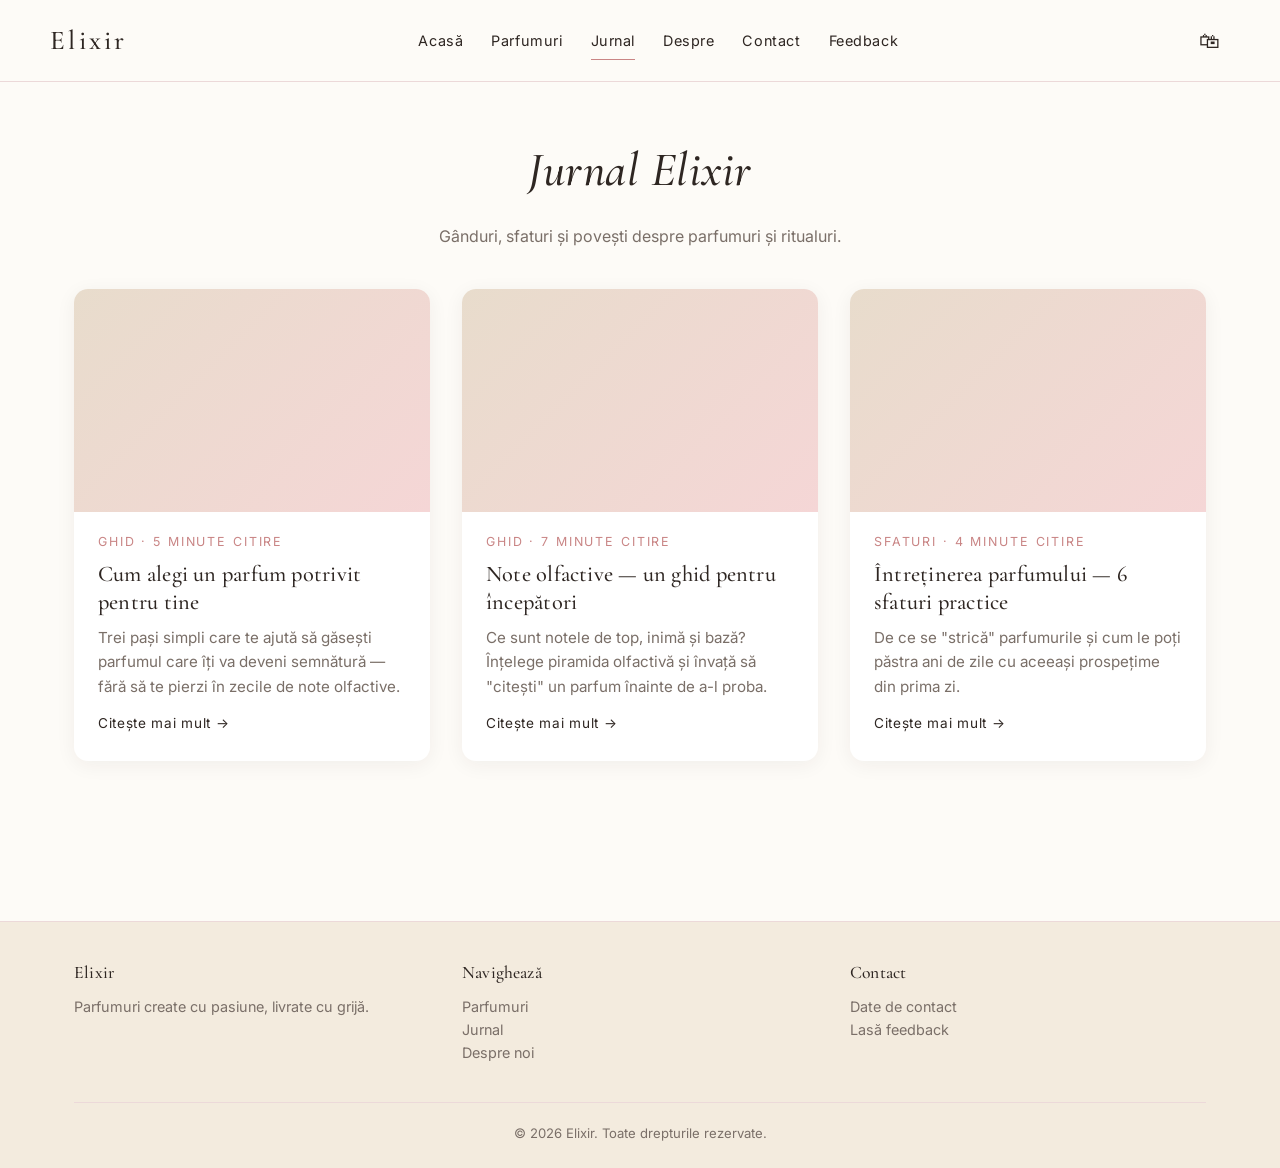
==== blog/index.html @ bc542eda "Initial commit: site Elixir cu catalog, cos, feedback, blog" ====
<!DOCTYPE html>
<html lang="ro">
<head>
  <meta charset="UTF-8">
  <meta name="viewport" content="width=device-width, initial-scale=1.0">
  <title>Jurnal — Elixir</title>
  <meta name="description" content="Povești, sfaturi și ghiduri despre lumea parfumurilor — semnate Elixir.">
  <link rel="preconnect" href="https://fonts.googleapis.com">
  <link rel="preconnect" href="https://fonts.gstatic.com" crossorigin>
  <link href="https://fonts.googleapis.com/css2?family=Cormorant+Garamond:ital,wght@0,400;0,500;1,400&family=Inter:wght@400;500;600&display=swap" rel="stylesheet">
  <link rel="stylesheet" href="../css/style.css">
</head>
<body data-page="blog">
  <div data-elixir-header></div>

  <main>
    <div class="container">
      <section class="blog-hero">
        <h1>Jurnal Elixir</h1>
        <p>Gânduri, sfaturi și povești despre parfumuri și ritualuri.</p>
      </section>

      <div class="blog-grid">

        <article class="blog-card">
          <a href="cum-alegi-un-parfum.html" class="blog-card__media" aria-label="Citește articolul"></a>
          <div class="blog-card__body">
            <div class="blog-card__meta">Ghid · 5 minute citire</div>
            <h2 class="blog-card__title">Cum alegi un parfum potrivit pentru tine</h2>
            <p class="blog-card__lead">Trei pași simpli care te ajută să găsești parfumul care îți va deveni semnătură — fără să te pierzi în zecile de note olfactive.</p>
            <a href="cum-alegi-un-parfum.html" class="blog-card__more">Citește mai mult →</a>
          </div>
        </article>

        <article class="blog-card">
          <a href="note-olfactive-ghid.html" class="blog-card__media" aria-label="Citește articolul"></a>
          <div class="blog-card__body">
            <div class="blog-card__meta">Ghid · 7 minute citire</div>
            <h2 class="blog-card__title">Note olfactive — un ghid pentru începători</h2>
            <p class="blog-card__lead">Ce sunt notele de top, inimă și bază? Înțelege piramida olfactivă și învață să "citești" un parfum înainte de a-l proba.</p>
            <a href="note-olfactive-ghid.html" class="blog-card__more">Citește mai mult →</a>
          </div>
        </article>

        <article class="blog-card">
          <a href="intretinerea-parfumului.html" class="blog-card__media" aria-label="Citește articolul"></a>
          <div class="blog-card__body">
            <div class="blog-card__meta">Sfaturi · 4 minute citire</div>
            <h2 class="blog-card__title">Întreținerea parfumului — 6 sfaturi practice</h2>
            <p class="blog-card__lead">De ce se "strică" parfumurile și cum le poți păstra ani de zile cu aceeași prospețime din prima zi.</p>
            <a href="intretinerea-parfumului.html" class="blog-card__more">Citește mai mult →</a>
          </div>
        </article>

      </div>
    </div>
  </main>

  <div data-elixir-footer></div>

  <script src="../js/cos.js"></script>
  <script src="../js/header.js"></script>
</body>
</html>
---- css/style.css ----
:root {
  --bg: #fdfbf7;
  --surface: #ffffff;
  --beige: #e8dccc;
  --beige-soft: #f3ebde;
  --pink: #f5d6d6;
  --pink-strong: #e8a8a8;
  --pink-deep: #c98585;
  --text: #2e2622;
  --text-muted: #7a6f68;
  --line: #ecd9d9;
  --shadow: 0 4px 20px rgba(46, 38, 34, 0.06);
  --shadow-lg: 0 10px 40px rgba(46, 38, 34, 0.1);
  --radius: 6px;
  --radius-lg: 14px;
  --font-serif: "Cormorant Garamond", "Georgia", serif;
  --font-sans: "Inter", "Lato", system-ui, sans-serif;
  --container: 1180px;
}

* {
  box-sizing: border-box;
}

html,
body {
  margin: 0;
  padding: 0;
}

body {
  font-family: var(--font-sans);
  font-size: 16px;
  line-height: 1.6;
  color: var(--text);
  background: var(--bg);
  display: flex;
  flex-direction: column;
  min-height: 100vh;
}

main {
  flex: 1;
}

h1,
h2,
h3,
h4 {
  font-family: var(--font-serif);
  font-weight: 500;
  line-height: 1.2;
  margin: 0 0 0.5em;
  letter-spacing: 0.01em;
}

h1 {
  font-size: clamp(2rem, 4vw, 3rem);
}

h2 {
  font-size: clamp(1.6rem, 3vw, 2.2rem);
}

h3 {
  font-size: 1.3rem;
}

p {
  margin: 0 0 1em;
}

a {
  color: var(--pink-deep);
  text-decoration: none;
  transition: color 0.2s;
}

a:hover {
  color: var(--text);
}

img {
  max-width: 100%;
  display: block;
}

button {
  font-family: inherit;
  cursor: pointer;
}

:focus-visible {
  outline: 2px solid var(--pink-deep);
  outline-offset: 3px;
  border-radius: 3px;
}

.container {
  max-width: var(--container);
  margin: 0 auto;
  padding: 0 24px;
}

.btn {
  display: inline-flex;
  align-items: center;
  justify-content: center;
  gap: 8px;
  padding: 12px 24px;
  border: 1px solid var(--text);
  background: var(--text);
  color: var(--bg);
  border-radius: var(--radius);
  font-size: 0.92rem;
  font-weight: 500;
  letter-spacing: 0.05em;
  text-transform: uppercase;
  transition: background 0.2s, color 0.2s, border-color 0.2s, transform 0.1s;
}

.btn:hover {
  background: var(--pink-deep);
  border-color: var(--pink-deep);
  color: var(--bg);
}

.btn:active {
  transform: translateY(1px);
}

.btn--ghost {
  background: transparent;
  color: var(--text);
}

.btn--ghost:hover {
  background: var(--text);
  color: var(--bg);
}

.btn--pink {
  background: var(--pink-strong);
  border-color: var(--pink-strong);
}

.btn--pink:hover {
  background: var(--pink-deep);
  border-color: var(--pink-deep);
}

.btn--small {
  padding: 8px 16px;
  font-size: 0.78rem;
}

.btn--full {
  width: 100%;
}

/* ============ Header ============ */

.site-header {
  background: var(--bg);
  border-bottom: 1px solid var(--line);
  position: sticky;
  top: 0;
  z-index: 50;
}

.site-header__inner {
  display: flex;
  align-items: center;
  justify-content: space-between;
  padding: 18px 0;
  gap: 24px;
}

.site-header__logo {
  font-family: var(--font-serif);
  font-size: 1.7rem;
  font-weight: 500;
  color: var(--text);
  letter-spacing: 0.12em;
}

.site-header__nav {
  display: flex;
  gap: 28px;
  align-items: center;
}

.site-header__nav a {
  color: var(--text);
  font-size: 0.9rem;
  letter-spacing: 0.04em;
  position: relative;
  padding: 4px 0;
}

.site-header__nav a:hover {
  color: var(--pink-deep);
}

.site-header__nav a.active::after {
  content: "";
  position: absolute;
  bottom: -4px;
  left: 0;
  right: 0;
  height: 1px;
  background: var(--pink-deep);
}

.site-header__cart {
  position: relative;
  background: transparent;
  border: none;
  color: var(--text);
  font-size: 1.3rem;
  padding: 6px 10px;
  display: inline-flex;
  align-items: center;
  text-decoration: none;
}

.site-header__cart:hover {
  color: var(--pink-deep);
}

.site-header__cart-badge {
  position: absolute;
  top: -4px;
  right: -4px;
  background: var(--pink-deep);
  color: var(--bg);
  font-family: var(--font-sans);
  font-size: 0.7rem;
  font-weight: 600;
  min-width: 18px;
  height: 18px;
  border-radius: 9px;
  display: flex;
  align-items: center;
  justify-content: center;
  padding: 0 5px;
}

.site-header__cart-badge[hidden] {
  display: none;
}

.site-header__burger {
  display: none;
  background: none;
  border: none;
  font-size: 1.5rem;
  color: var(--text);
}

@media (max-width: 768px) {
  .site-header__nav {
    position: absolute;
    top: 100%;
    left: 0;
    right: 0;
    background: var(--bg);
    border-bottom: 1px solid var(--line);
    flex-direction: column;
    gap: 0;
    padding: 0;
    display: none;
  }

  .site-header__nav.open {
    display: flex;
  }

  .site-header__nav a {
    width: 100%;
    padding: 14px 24px;
    border-bottom: 1px solid var(--line);
  }

  .site-header__burger {
    display: inline-flex;
    order: -1;
  }

  .site-header__inner {
    position: relative;
  }
}

/* ============ Footer ============ */

.site-footer {
  background: var(--beige-soft);
  border-top: 1px solid var(--line);
  padding: 40px 0 24px;
  margin-top: 80px;
  color: var(--text-muted);
  font-size: 0.9rem;
}

.site-footer__cols {
  display: grid;
  grid-template-columns: repeat(auto-fit, minmax(200px, 1fr));
  gap: 32px;
  margin-bottom: 24px;
}

.site-footer h4 {
  color: var(--text);
  margin-bottom: 12px;
  font-size: 1.1rem;
}

.site-footer a {
  color: var(--text-muted);
}

.site-footer a:hover {
  color: var(--text);
}

.site-footer__bottom {
  text-align: center;
  padding-top: 20px;
  border-top: 1px solid var(--line);
  font-size: 0.82rem;
}

/* ============ Hero ============ */

.hero {
  padding: 80px 0 100px;
  text-align: center;
  background: linear-gradient(180deg, var(--bg) 0%, var(--beige-soft) 100%);
}

.hero__tag {
  font-size: 0.85rem;
  letter-spacing: 0.3em;
  text-transform: uppercase;
  color: var(--pink-deep);
  margin-bottom: 16px;
}

.hero h1 {
  max-width: 720px;
  margin-left: auto;
  margin-right: auto;
  font-style: italic;
}

.hero p {
  max-width: 540px;
  margin: 0 auto 28px;
  color: var(--text-muted);
  font-size: 1.05rem;
}

/* ============ Sections ============ */

.section {
  padding: 70px 0;
}

.section--soft {
  background: var(--beige-soft);
}

.section__header {
  text-align: center;
  margin-bottom: 48px;
}

.section__header p {
  color: var(--text-muted);
  max-width: 560px;
  margin: 8px auto 0;
}

/* ============ Product grid ============ */

.product-grid {
  display: grid;
  grid-template-columns: repeat(auto-fill, minmax(240px, 1fr));
  gap: 28px;
}

.product-card {
  background: var(--surface);
  border-radius: var(--radius-lg);
  overflow: hidden;
  box-shadow: var(--shadow);
  display: flex;
  flex-direction: column;
  transition: transform 0.25s, box-shadow 0.25s;
}

.product-card:hover {
  transform: translateY(-4px);
  box-shadow: var(--shadow-lg);
}

.product-card__media {
  aspect-ratio: 3 / 4;
  background: linear-gradient(135deg, var(--beige-soft), var(--pink));
  display: flex;
  align-items: center;
  justify-content: center;
  position: relative;
  overflow: hidden;
}

.product-card__media img {
  width: 100%;
  height: 100%;
  object-fit: cover;
}

.product-card__placeholder {
  font-family: var(--font-serif);
  font-style: italic;
  font-size: 1.4rem;
  color: var(--text);
  opacity: 0.5;
  text-align: center;
  padding: 16px;
}

.product-card__body {
  padding: 20px 22px 24px;
  display: flex;
  flex-direction: column;
  flex: 1;
}

.product-card__category {
  font-size: 0.72rem;
  letter-spacing: 0.2em;
  text-transform: uppercase;
  color: var(--pink-deep);
  margin-bottom: 6px;
}

.product-card__name {
  font-family: var(--font-serif);
  font-size: 1.3rem;
  margin: 0 0 6px;
}

.product-card__desc {
  font-size: 0.9rem;
  color: var(--text-muted);
  margin: 0 0 14px;
  flex: 1;
}

.product-card__bottom {
  display: flex;
  justify-content: space-between;
  align-items: center;
  gap: 12px;
}

.product-card__price {
  font-family: var(--font-serif);
  font-size: 1.25rem;
  color: var(--text);
}

.product-card__link {
  color: var(--text);
  font-size: 0.85rem;
  letter-spacing: 0.05em;
  display: inline-block;
}

.product-card__link:hover {
  color: var(--pink-deep);
}

/* ============ Filtre ============ */

.filters {
  display: flex;
  flex-wrap: wrap;
  gap: 16px;
  margin-bottom: 32px;
  align-items: center;
  justify-content: space-between;
}

.filters__chips {
  display: flex;
  flex-wrap: wrap;
  gap: 8px;
}

.chip {
  padding: 8px 16px;
  background: transparent;
  border: 1px solid var(--line);
  color: var(--text);
  border-radius: 100px;
  font-size: 0.85rem;
  letter-spacing: 0.04em;
  cursor: pointer;
  transition: background 0.2s, border-color 0.2s, color 0.2s;
  text-transform: capitalize;
}

.chip:hover {
  border-color: var(--pink-deep);
}

.chip.active {
  background: var(--text);
  color: var(--bg);
  border-color: var(--text);
}

.filters__sort {
  padding: 8px 12px;
  border: 1px solid var(--line);
  border-radius: var(--radius);
  background: var(--surface);
  font-family: inherit;
  font-size: 0.88rem;
  color: var(--text);
}

/* ============ Pagina detaliu produs ============ */

.product-detail {
  display: grid;
  grid-template-columns: 1fr 1fr;
  gap: 60px;
  padding: 50px 0;
}

@media (max-width: 768px) {
  .product-detail {
    grid-template-columns: 1fr;
    gap: 32px;
  }
}

.product-detail__media {
  aspect-ratio: 3 / 4;
  background: linear-gradient(135deg, var(--beige-soft), var(--pink));
  border-radius: var(--radius-lg);
  overflow: hidden;
  display: flex;
  align-items: center;
  justify-content: center;
  box-shadow: var(--shadow);
}

.product-detail__media img {
  width: 100%;
  height: 100%;
  object-fit: cover;
}

.product-detail__category {
  font-size: 0.78rem;
  letter-spacing: 0.25em;
  text-transform: uppercase;
  color: var(--pink-deep);
  margin-bottom: 10px;
}

.product-detail__name {
  font-size: 2.4rem;
  margin-bottom: 8px;
}

.product-detail__volume {
  color: var(--text-muted);
  font-size: 0.95rem;
  margin-bottom: 18px;
}

.product-detail__price {
  font-family: var(--font-serif);
  font-size: 1.8rem;
  margin: 12px 0 24px;
}

.product-detail__desc {
  color: var(--text-muted);
  margin-bottom: 28px;
  font-size: 1rem;
  line-height: 1.7;
}

.notes-group {
  margin-bottom: 24px;
}

.notes-group h4 {
  font-family: var(--font-sans);
  font-size: 0.78rem;
  letter-spacing: 0.2em;
  text-transform: uppercase;
  color: var(--pink-deep);
  margin-bottom: 12px;
}

.notes-list {
  display: flex;
  flex-direction: column;
  gap: 6px;
}

.notes-list__row {
  display: flex;
  gap: 12px;
  font-size: 0.95rem;
}

.notes-list__label {
  color: var(--text-muted);
  min-width: 80px;
  font-style: italic;
}

.qty-row {
  display: flex;
  gap: 16px;
  align-items: center;
  margin-bottom: 20px;
}

.qty-stepper {
  display: inline-flex;
  align-items: center;
  border: 1px solid var(--line);
  border-radius: var(--radius);
  overflow: hidden;
}

.qty-stepper button {
  background: transparent;
  border: none;
  width: 36px;
  height: 40px;
  font-size: 1.1rem;
  color: var(--text);
}

.qty-stepper button:hover {
  background: var(--beige-soft);
}

.qty-stepper input {
  width: 44px;
  border: none;
  text-align: center;
  font-family: inherit;
  font-size: 0.95rem;
  color: var(--text);
  background: transparent;
  -moz-appearance: textfield;
}

.qty-stepper input::-webkit-outer-spin-button,
.qty-stepper input::-webkit-inner-spin-button {
  -webkit-appearance: none;
  margin: 0;
}

/* ============ Coș ============ */

.cart-layout {
  display: grid;
  grid-template-columns: 1.6fr 1fr;
  gap: 48px;
  padding: 40px 0 80px;
}

@media (max-width: 900px) {
  .cart-layout {
    grid-template-columns: 1fr;
    gap: 32px;
  }
}

.cart-items {
  display: flex;
  flex-direction: column;
  gap: 16px;
}

.cart-row {
  display: grid;
  grid-template-columns: 90px 1fr auto;
  gap: 20px;
  align-items: center;
  padding: 16px;
  background: var(--surface);
  border-radius: var(--radius-lg);
  box-shadow: var(--shadow);
}

.cart-row__media {
  width: 90px;
  height: 110px;
  border-radius: var(--radius);
  background: linear-gradient(135deg, var(--beige-soft), var(--pink));
  overflow: hidden;
}

.cart-row__media img {
  width: 100%;
  height: 100%;
  object-fit: cover;
}

.cart-row__name {
  font-family: var(--font-serif);
  font-size: 1.1rem;
  margin: 0 0 4px;
}

.cart-row__meta {
  font-size: 0.85rem;
  color: var(--text-muted);
}

.cart-row__price {
  font-family: var(--font-serif);
  font-size: 1.05rem;
  margin-top: 8px;
}

.cart-row__right {
  display: flex;
  flex-direction: column;
  align-items: flex-end;
  gap: 10px;
}

.cart-row__remove {
  background: transparent;
  border: none;
  color: var(--text-muted);
  font-size: 0.82rem;
  text-decoration: underline;
}

.cart-row__remove:hover {
  color: var(--pink-deep);
}

.cart-summary {
  background: var(--surface);
  border-radius: var(--radius-lg);
  padding: 28px;
  box-shadow: var(--shadow);
  align-self: start;
  position: sticky;
  top: 100px;
}

.cart-summary h3 {
  margin-top: 0;
}

.cart-summary__row {
  display: flex;
  justify-content: space-between;
  padding: 8px 0;
  font-size: 0.95rem;
}

.cart-summary__total {
  font-family: var(--font-serif);
  font-size: 1.4rem;
  border-top: 1px solid var(--line);
  margin-top: 10px;
  padding-top: 14px;
}

.cart-empty {
  text-align: center;
  padding: 60px 20px;
  color: var(--text-muted);
}

.cart-empty h2 {
  color: var(--text);
}

/* ============ Forms ============ */

.form-group {
  margin-bottom: 18px;
}

.form-group label {
  display: block;
  font-size: 0.85rem;
  letter-spacing: 0.04em;
  margin-bottom: 6px;
  color: var(--text);
}

.form-group label .optional {
  color: var(--text-muted);
  font-style: italic;
  font-size: 0.78rem;
}

.form-group input,
.form-group textarea,
.form-group select {
  width: 100%;
  padding: 11px 14px;
  border: 1px solid var(--line);
  border-radius: var(--radius);
  font-family: inherit;
  font-size: 0.95rem;
  color: var(--text);
  background: var(--surface);
  transition: border-color 0.2s, box-shadow 0.2s;
}

.form-group input:focus,
.form-group textarea:focus,
.form-group select:focus {
  outline: none;
  border-color: var(--pink-deep);
  box-shadow: 0 0 0 3px rgba(201, 133, 133, 0.15);
}

.form-group textarea {
  resize: vertical;
  min-height: 90px;
}

.form-error {
  color: #b04848;
  font-size: 0.82rem;
  margin-top: 6px;
  display: none;
}

.form-error.show {
  display: block;
}

/* ============ Feedback page ============ */

.feedback-layout {
  max-width: 720px;
  margin: 0 auto;
  padding: 40px 0 80px;
}

.feedback-section {
  background: var(--surface);
  border-radius: var(--radius-lg);
  padding: 32px;
  box-shadow: var(--shadow);
  margin-bottom: 24px;
}

.feedback-section h2 {
  margin-top: 0;
  font-size: 1.5rem;
}

.feedback-section__intro {
  color: var(--text-muted);
  font-size: 0.95rem;
  margin-bottom: 24px;
}

.stars {
  display: inline-flex;
  flex-direction: row-reverse;
  gap: 6px;
}

.stars input {
  position: absolute;
  opacity: 0;
  pointer-events: none;
}

.stars label {
  font-size: 1.8rem;
  color: var(--line);
  cursor: pointer;
  transition: color 0.15s;
  line-height: 1;
}

.stars label::before {
  content: "★";
}

.stars input:checked ~ label,
.stars label:hover,
.stars label:hover ~ label {
  color: var(--pink-deep);
}

.stars input:focus-visible + label {
  outline: 2px solid var(--pink-deep);
  outline-offset: 2px;
  border-radius: 3px;
}

.radio-group {
  display: flex;
  flex-wrap: wrap;
  gap: 10px;
}

.radio-group label {
  display: inline-flex;
  align-items: center;
  gap: 8px;
  padding: 8px 16px;
  border: 1px solid var(--line);
  border-radius: 100px;
  cursor: pointer;
  font-size: 0.9rem;
  transition: background 0.2s, border-color 0.2s, color 0.2s;
}

.radio-group label:hover {
  border-color: var(--pink-deep);
}

.radio-group input[type="radio"] {
  position: absolute;
  opacity: 0;
  pointer-events: none;
}

.radio-group input[type="radio"]:checked + span,
.radio-group label:has(input:checked) {
  background: var(--text);
  color: var(--bg);
  border-color: var(--text);
}

.feedback-success {
  background: var(--beige-soft);
  border-left: 3px solid var(--pink-deep);
  padding: 16px 20px;
  border-radius: var(--radius);
  margin-top: 20px;
  display: none;
}

.feedback-success.show {
  display: block;
}

/* ============ Blog ============ */

.blog-hero {
  padding: 60px 0 40px;
  text-align: center;
}

.blog-hero h1 {
  font-style: italic;
}

.blog-hero p {
  color: var(--text-muted);
  max-width: 580px;
  margin: 0 auto;
}

.blog-grid {
  display: grid;
  grid-template-columns: repeat(auto-fill, minmax(280px, 1fr));
  gap: 32px;
  padding-bottom: 80px;
}

.blog-card {
  background: var(--surface);
  border-radius: var(--radius-lg);
  overflow: hidden;
  box-shadow: var(--shadow);
  display: flex;
  flex-direction: column;
  transition: transform 0.25s, box-shadow 0.25s;
}

.blog-card:hover {
  transform: translateY(-4px);
  box-shadow: var(--shadow-lg);
}

.blog-card__media {
  aspect-ratio: 16 / 10;
  background: linear-gradient(135deg, var(--beige), var(--pink));
}

.blog-card__media img {
  width: 100%;
  height: 100%;
  object-fit: cover;
}

.blog-card__body {
  padding: 20px 24px 26px;
  display: flex;
  flex-direction: column;
  flex: 1;
}

.blog-card__meta {
  font-size: 0.78rem;
  letter-spacing: 0.15em;
  text-transform: uppercase;
  color: var(--pink-deep);
  margin-bottom: 8px;
}

.blog-card__title {
  font-family: var(--font-serif);
  font-size: 1.4rem;
  margin: 0 0 10px;
  line-height: 1.25;
}

.blog-card__lead {
  font-size: 0.95rem;
  color: var(--text-muted);
  flex: 1;
  margin-bottom: 14px;
}

.blog-card__more {
  color: var(--text);
  font-size: 0.85rem;
  letter-spacing: 0.05em;
}

.blog-card__more:hover {
  color: var(--pink-deep);
}

.blog-article {
  max-width: 760px;
  margin: 0 auto;
  padding: 40px 0 80px;
}

.blog-article__back {
  display: inline-block;
  font-size: 0.88rem;
  color: var(--text-muted);
  margin-bottom: 24px;
}

.blog-article__cover {
  aspect-ratio: 16 / 9;
  background: linear-gradient(135deg, var(--beige), var(--pink));
  border-radius: var(--radius-lg);
  margin-bottom: 32px;
}

.blog-article__meta {
  font-size: 0.82rem;
  letter-spacing: 0.18em;
  text-transform: uppercase;
  color: var(--pink-deep);
  margin-bottom: 14px;
}

.blog-article h1 {
  margin-bottom: 16px;
  font-style: italic;
}

.blog-article h2 {
  margin-top: 40px;
  margin-bottom: 12px;
}

.blog-article p,
.blog-article li {
  font-size: 1.05rem;
  line-height: 1.75;
  color: var(--text);
}

.blog-article blockquote {
  border-left: 3px solid var(--pink-deep);
  padding-left: 20px;
  margin: 28px 0;
  font-family: var(--font-serif);
  font-style: italic;
  font-size: 1.25rem;
  color: var(--text-muted);
}

.blog-related {
  border-top: 1px solid var(--line);
  margin-top: 60px;
  padding-top: 36px;
}

.blog-related h3 {
  margin-top: 0;
}

.blog-related__links {
  list-style: none;
  padding: 0;
  margin: 0;
  display: grid;
  gap: 8px;
}

/* ============ Helpers ============ */

.text-center {
  text-align: center;
}

.lead {
  font-size: 1.1rem;
  color: var(--text-muted);
}

.divider {
  height: 1px;
  background: var(--line);
  border: 0;
  margin: 40px 0;
}

.empty-state {
  text-align: center;
  padding: 60px 20px;
  color: var(--text-muted);
}

.empty-state h2 {
  color: var(--text);
}

/* CTA banner */
.cta-banner {
  background: var(--text);
  color: var(--bg);
  padding: 50px 30px;
  border-radius: var(--radius-lg);
  text-align: center;
  margin: 40px 0;
}

.cta-banner h2 {
  color: var(--bg);
  margin-bottom: 10px;
}

.cta-banner p {
  color: rgba(253, 251, 247, 0.75);
  margin-bottom: 24px;
}

.cta-banner .btn {
  background: var(--pink-strong);
  border-color: var(--pink-strong);
  color: var(--text);
}

.cta-banner .btn:hover {
  background: var(--bg);
  border-color: var(--bg);
}

/* Featured row on home */
.home-features {
  display: grid;
  grid-template-columns: repeat(auto-fit, minmax(220px, 1fr));
  gap: 24px;
  padding: 60px 0;
}

.feature {
  text-align: center;
  padding: 20px;
}

.feature__icon {
  font-size: 2rem;
  margin-bottom: 12px;
}

.feature h3 {
  font-size: 1.1rem;
  margin-bottom: 6px;
}

.feature p {
  font-size: 0.92rem;
  color: var(--text-muted);
  margin: 0;
}

/* Contact info block */
.contact-block {
  display: grid;
  grid-template-columns: repeat(auto-fit, minmax(220px, 1fr));
  gap: 32px;
  margin: 32px 0 64px;
}

.contact-card {
  background: var(--surface);
  padding: 28px;
  border-radius: var(--radius-lg);
  box-shadow: var(--shadow);
}

.contact-card h3 {
  font-size: 1.15rem;
  margin-bottom: 10px;
}

.contact-card p {
  color: var(--text-muted);
  font-size: 0.95rem;
  margin: 0;
}
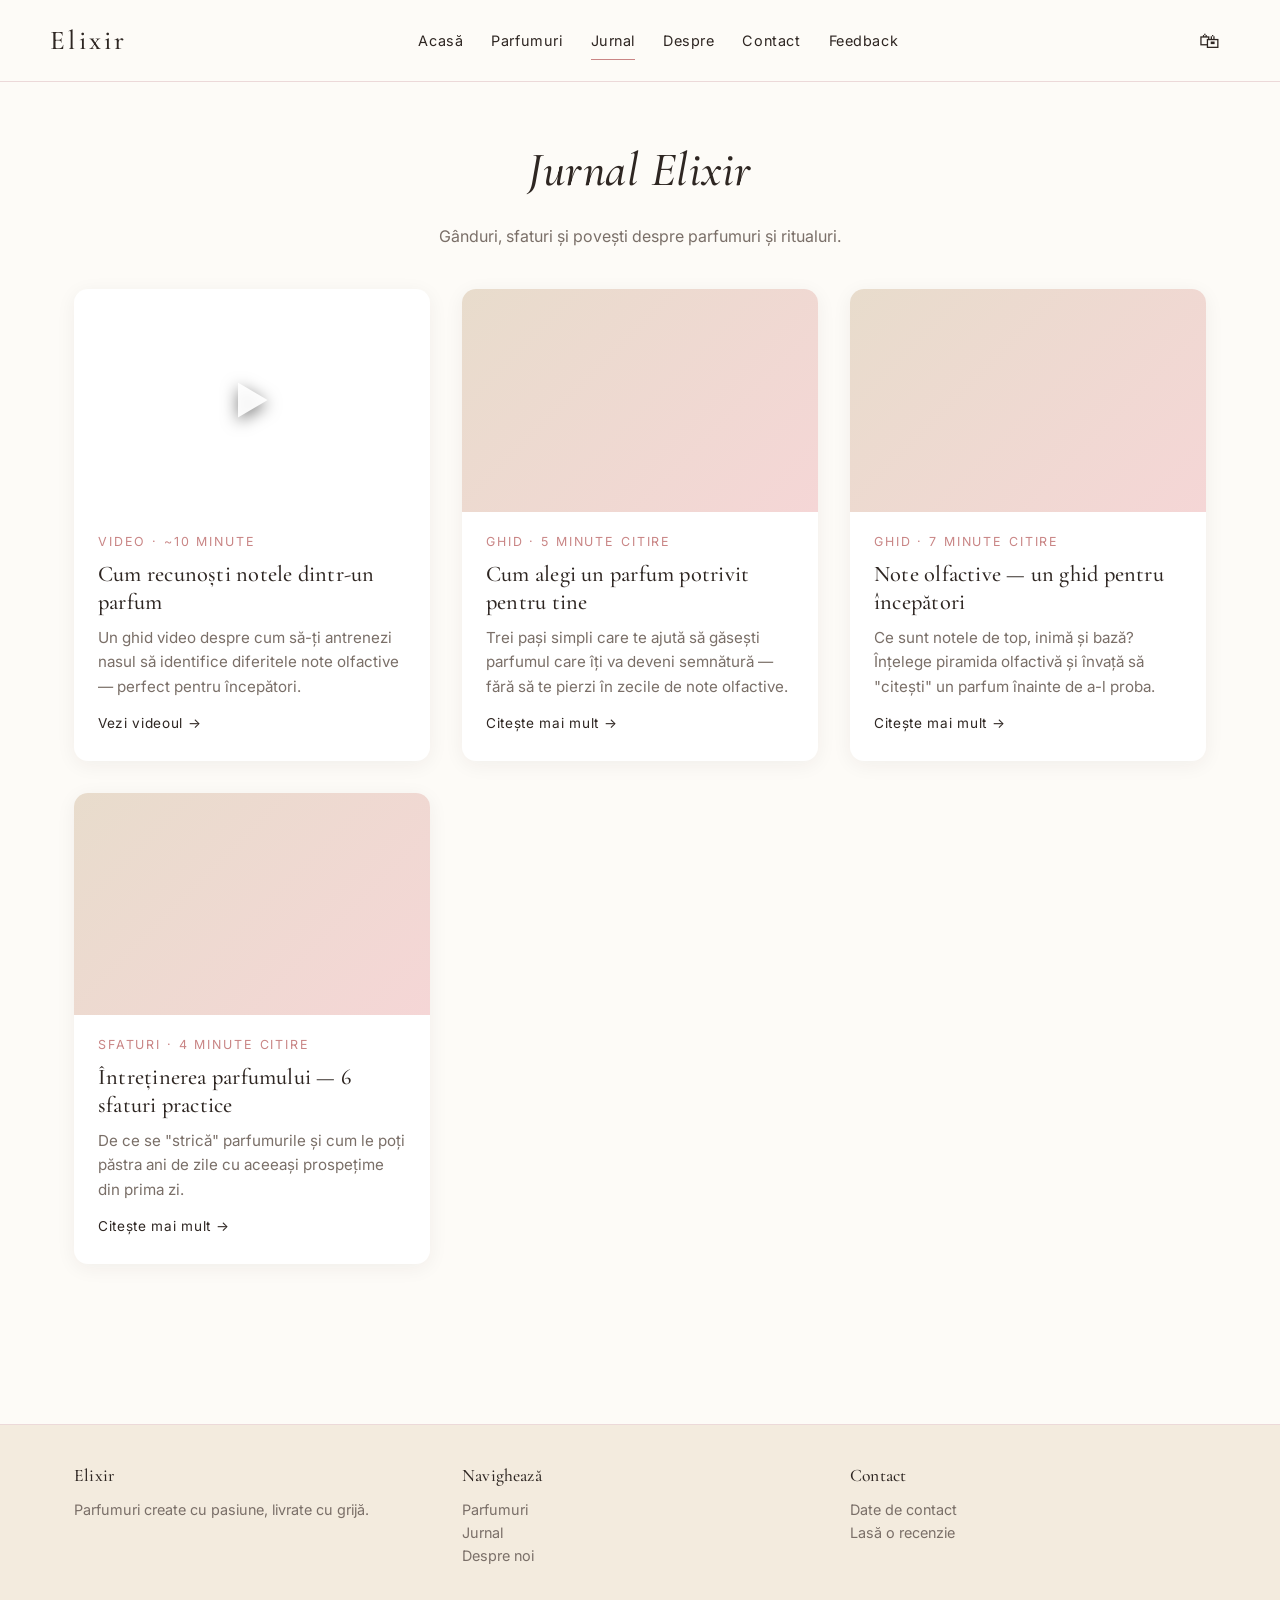
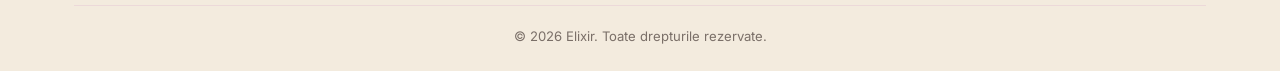
==== commit 9e15dc78: "Adauga articol video pe blog: 'Cum recunosti notele dintr-un parfum'" ====
--- a/blog/index.html
+++ b/blog/index.html
@@ -21,6 +21,16 @@
       </section>
 
       <div class="blog-grid">
+
+        <article class="blog-card">
+          <a href="video-recunoaste-note.html" class="blog-card__media blog-card__media--video" aria-label="Vezi videoul" style="background-image:url('https://i.ytimg.com/vi/bxO9tjr3GGE/hqdefault.jpg');background-size:cover;background-position:center;"></a>
+          <div class="blog-card__body">
+            <div class="blog-card__meta">Video · ~10 minute</div>
+            <h2 class="blog-card__title">Cum recunoști notele dintr-un parfum</h2>
+            <p class="blog-card__lead">Un ghid video despre cum să-ți antrenezi nasul să identifice diferitele note olfactive — perfect pentru începători.</p>
+            <a href="video-recunoaste-note.html" class="blog-card__more">Vezi videoul →</a>
+          </div>
+        </article>
 
         <article class="blog-card">
           <a href="cum-alegi-un-parfum.html" class="blog-card__media" aria-label="Citește articolul"></a>
--- a/css/style.css
+++ b/css/style.css
@@ -1109,6 +1109,42 @@
   color: var(--text-muted);
 }
 
+.video-embed {
+  position: relative;
+  aspect-ratio: 16 / 9;
+  width: 100%;
+  border-radius: var(--radius-lg);
+  overflow: hidden;
+  box-shadow: var(--shadow);
+  margin: 24px 0 32px;
+  background: #000;
+}
+
+.video-embed iframe {
+  position: absolute;
+  inset: 0;
+  width: 100%;
+  height: 100%;
+  border: 0;
+}
+
+.blog-card__media--video {
+  position: relative;
+}
+
+.blog-card__media--video::after {
+  content: "▶";
+  position: absolute;
+  inset: 0;
+  display: flex;
+  align-items: center;
+  justify-content: center;
+  color: rgba(255, 255, 255, 0.92);
+  font-size: 2.4rem;
+  text-shadow: 0 4px 16px rgba(0, 0, 0, 0.5);
+  pointer-events: none;
+}
+
 .blog-related {
   border-top: 1px solid var(--line);
   margin-top: 60px;
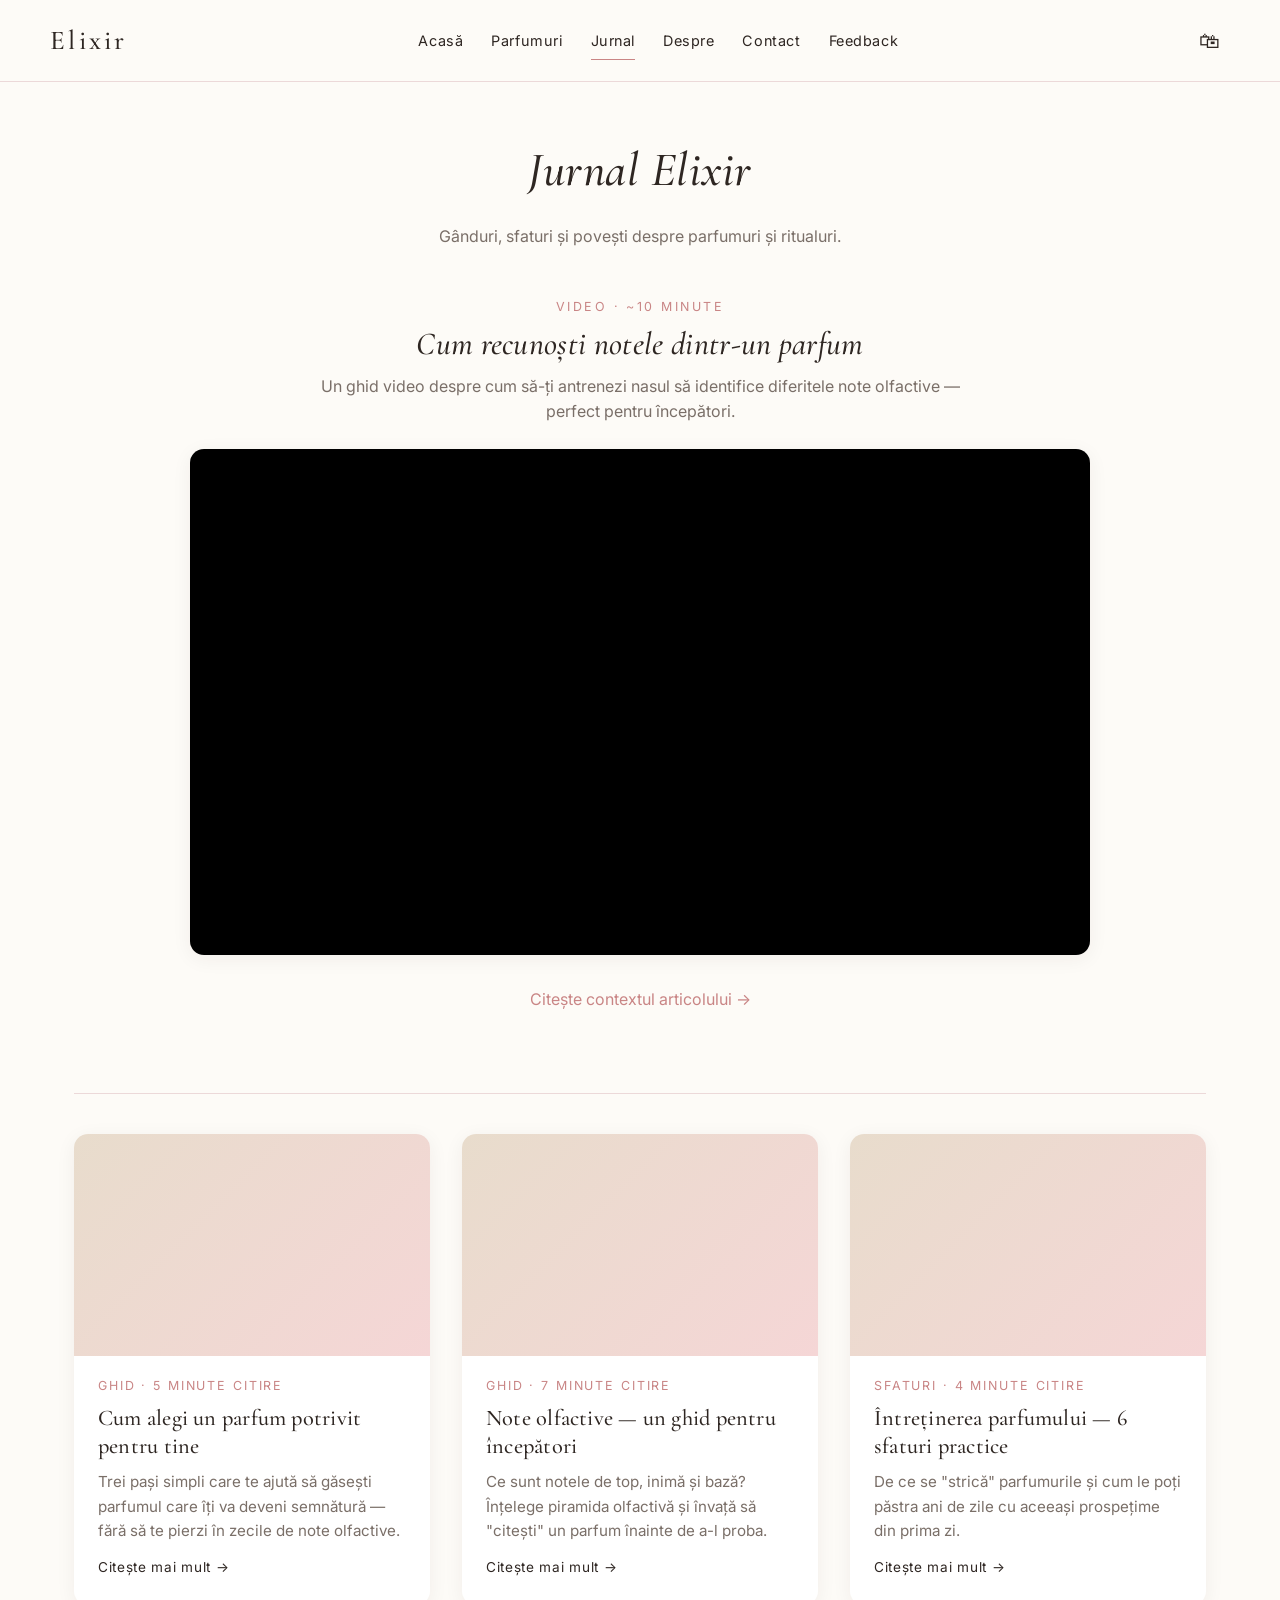
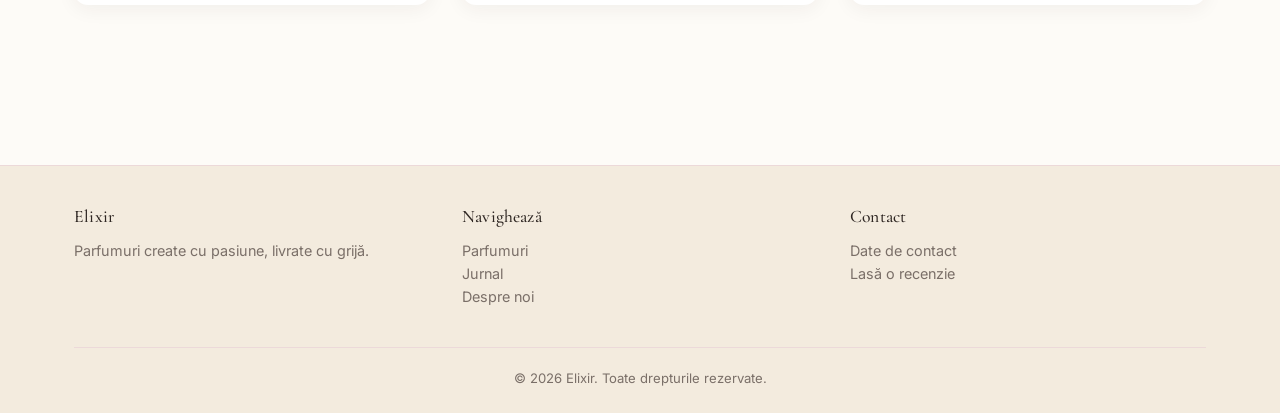
==== commit 6f5ab8ba: "Blog: video playable inline pe pagina principala in loc de card cu link" ====
--- a/blog/index.html
+++ b/blog/index.html
@@ -20,17 +20,25 @@
         <p>Gânduri, sfaturi și povești despre parfumuri și ritualuri.</p>
       </section>
 
+      <section class="featured-video">
+        <div class="featured-video__meta">Video · ~10 minute</div>
+        <h2 class="featured-video__title">Cum recunoști notele dintr-un parfum</h2>
+        <p class="featured-video__lead">Un ghid video despre cum să-ți antrenezi nasul să identifice diferitele note olfactive — perfect pentru începători.</p>
+        <div class="video-embed">
+          <iframe
+            src="https://www.youtube-nocookie.com/embed/bxO9tjr3GGE"
+            title="How to learn what notes smell like (PERFUME 101)"
+            loading="lazy"
+            allow="accelerometer; autoplay; clipboard-write; encrypted-media; gyroscope; picture-in-picture; web-share"
+            allowfullscreen
+            referrerpolicy="strict-origin-when-cross-origin"></iframe>
+        </div>
+        <p style="text-align:center;margin-top:8px;"><a href="video-recunoaste-note.html">Citește contextul articolului →</a></p>
+      </section>
+
+      <hr class="divider">
+
       <div class="blog-grid">
-
-        <article class="blog-card">
-          <a href="video-recunoaste-note.html" class="blog-card__media blog-card__media--video" aria-label="Vezi videoul" style="background-image:url('https://i.ytimg.com/vi/bxO9tjr3GGE/hqdefault.jpg');background-size:cover;background-position:center;"></a>
-          <div class="blog-card__body">
-            <div class="blog-card__meta">Video · ~10 minute</div>
-            <h2 class="blog-card__title">Cum recunoști notele dintr-un parfum</h2>
-            <p class="blog-card__lead">Un ghid video despre cum să-ți antrenezi nasul să identifice diferitele note olfactive — perfect pentru începători.</p>
-            <a href="video-recunoaste-note.html" class="blog-card__more">Vezi videoul →</a>
-          </div>
-        </article>
 
         <article class="blog-card">
           <a href="cum-alegi-un-parfum.html" class="blog-card__media" aria-label="Citește articolul"></a>
--- a/css/style.css
+++ b/css/style.css
@@ -1109,6 +1109,34 @@
   color: var(--text-muted);
 }
 
+.featured-video {
+  max-width: 900px;
+  margin: 0 auto 16px;
+  text-align: center;
+  padding: 8px 0 24px;
+}
+
+.featured-video__meta {
+  font-size: 0.78rem;
+  letter-spacing: 0.2em;
+  text-transform: uppercase;
+  color: var(--pink-deep);
+  margin-bottom: 8px;
+}
+
+.featured-video__title {
+  font-family: var(--font-serif);
+  font-size: clamp(1.5rem, 3vw, 2rem);
+  margin: 0 0 10px;
+  font-style: italic;
+}
+
+.featured-video__lead {
+  color: var(--text-muted);
+  max-width: 640px;
+  margin: 0 auto 8px;
+}
+
 .video-embed {
   position: relative;
   aspect-ratio: 16 / 9;
